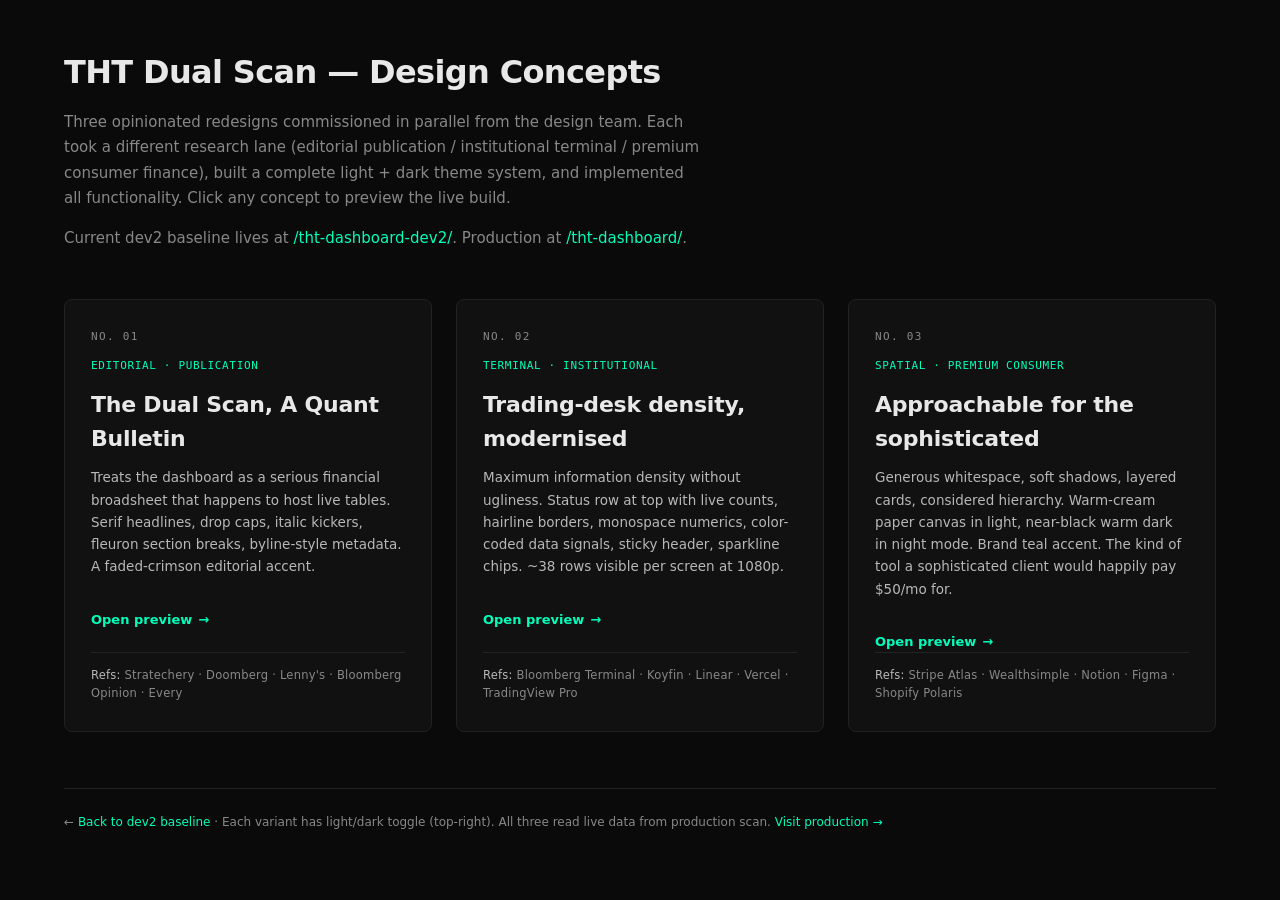
==== docs/variants/index.html @ c83bc423 "feat: variants chooser page" ====
<!DOCTYPE html>
<html lang="en">
<head>
<meta charset="UTF-8">
<meta name="viewport" content="width=device-width, initial-scale=1.0">
<meta http-equiv="Cache-Control" content="no-cache, no-store, must-revalidate">
<title>THT Dual Scan — Design Concepts</title>
<style>
  :root {
    --bg: #0a0a0a; --fg: #e8e8e8; --dim: #888; --line: #222;
    --green: #00ffbb; --red: #ff4040; --table-bg: #111;
  }
  * { box-sizing: border-box; margin: 0; padding: 0; }
  body {
    background: var(--bg); color: var(--fg);
    font-family: -apple-system, BlinkMacSystemFont, "SF Pro Text", "Segoe UI", system-ui, sans-serif;
    padding: 48px 24px; max-width: 1200px; margin: 0 auto;
    font-size: 14px; line-height: 1.55;
  }
  header { margin-bottom: 48px; }
  h1 {
    font-size: 32px; font-weight: 700; letter-spacing: -0.02em; margin-bottom: 12px;
  }
  .lead {
    color: var(--dim); font-size: 15px; max-width: 640px; line-height: 1.7;
  }
  .lead a { color: var(--green); text-decoration: none; }
  .lead a:hover { text-decoration: underline; }

  .grid {
    display: grid; gap: 24px;
    grid-template-columns: repeat(auto-fit, minmax(320px, 1fr));
  }
  .concept {
    background: var(--table-bg); border: 1px solid var(--line);
    border-radius: 8px; padding: 28px 26px;
    transition: transform 0.2s ease, border-color 0.2s ease;
    text-decoration: none; color: inherit;
    display: flex; flex-direction: column; min-height: 280px;
  }
  .concept:hover {
    transform: translateY(-2px);
    border-color: var(--green);
  }
  .concept .num {
    font-family: ui-monospace, "SF Mono", "JetBrains Mono", Menlo, monospace;
    font-size: 11px; letter-spacing: 0.12em; text-transform: uppercase;
    color: var(--dim); margin-bottom: 12px;
  }
  .concept h2 {
    font-size: 22px; font-weight: 700; letter-spacing: -0.01em; margin-bottom: 10px;
  }
  .concept .school {
    font-family: ui-monospace, "SF Mono", "JetBrains Mono", Menlo, monospace;
    font-size: 11px; color: var(--green); letter-spacing: 0.06em;
    text-transform: uppercase; margin-bottom: 14px;
  }
  .concept p {
    color: #b8b8b8; font-size: 13.5px; line-height: 1.65; margin-bottom: 18px;
  }
  .concept .refs {
    margin-top: auto;
    color: var(--dim); font-size: 11.5px; letter-spacing: 0.02em;
    border-top: 1px solid var(--line); padding-top: 14px;
  }
  .concept .refs strong { color: #b8b8b8; font-weight: 500; }
  .concept .cta {
    display: inline-flex; align-items: center; gap: 6px;
    color: var(--green); font-weight: 600; font-size: 13px;
    margin-top: 14px;
  }
  .concept .cta .arrow { transition: transform 0.15s ease; }
  .concept:hover .cta .arrow { transform: translateX(3px); }

  footer {
    margin-top: 56px; padding-top: 24px;
    border-top: 1px solid var(--line);
    color: var(--dim); font-size: 12px;
  }
  footer a { color: var(--green); text-decoration: none; }
  footer a:hover { text-decoration: underline; }
</style>
</head>
<body>
<header>
  <h1>THT Dual Scan — Design Concepts</h1>
  <p class="lead">Three opinionated redesigns commissioned in parallel from the design team. Each took a different research lane (editorial publication / institutional terminal / premium consumer finance), built a complete light + dark theme system, and implemented all functionality. Click any concept to preview the live build.</p>
  <p class="lead" style="margin-top:14px;">Current dev2 baseline lives at <a href="../">/tht-dashboard-dev2/</a>. Production at <a href="https://piraci26.github.io/tht-dashboard/">/tht-dashboard/</a>.</p>
</header>

<div class="grid">

  <a class="concept" href="editorial/">
    <div class="num">No. 01</div>
    <div class="school">Editorial · Publication</div>
    <h2>The Dual Scan, A Quant Bulletin</h2>
    <p>Treats the dashboard as a serious financial broadsheet that happens to host live tables. Serif headlines, drop caps, italic kickers, fleuron section breaks, byline-style metadata. A faded-crimson editorial accent.</p>
    <span class="cta">Open preview <span class="arrow">→</span></span>
    <div class="refs"><strong>Refs:</strong> Stratechery · Doomberg · Lenny's · Bloomberg Opinion · Every</div>
  </a>

  <a class="concept" href="terminal/">
    <div class="num">No. 02</div>
    <div class="school">Terminal · Institutional</div>
    <h2>Trading-desk density, modernised</h2>
    <p>Maximum information density without ugliness. Status row at top with live counts, hairline borders, monospace numerics, color-coded data signals, sticky header, sparkline chips. ~38 rows visible per screen at 1080p.</p>
    <span class="cta">Open preview <span class="arrow">→</span></span>
    <div class="refs"><strong>Refs:</strong> Bloomberg Terminal · Koyfin · Linear · Vercel · TradingView Pro</div>
  </a>

  <a class="concept" href="spatial/">
    <div class="num">No. 03</div>
    <div class="school">Spatial · Premium consumer</div>
    <h2>Approachable for the sophisticated</h2>
    <p>Generous whitespace, soft shadows, layered cards, considered hierarchy. Warm-cream paper canvas in light, near-black warm dark in night mode. Brand teal accent. The kind of tool a sophisticated client would happily pay $50/mo for.</p>
    <span class="cta">Open preview <span class="arrow">→</span></span>
    <div class="refs"><strong>Refs:</strong> Stripe Atlas · Wealthsimple · Notion · Figma · Shopify Polaris</div>
  </a>

</div>

<footer>
  <p>← <a href="../">Back to dev2 baseline</a> &middot; Each variant has light/dark toggle (top-right). All three read live data from production scan. <a href="https://piraci26.github.io/tht-dashboard/">Visit production →</a></p>
</footer>
</body>
</html>
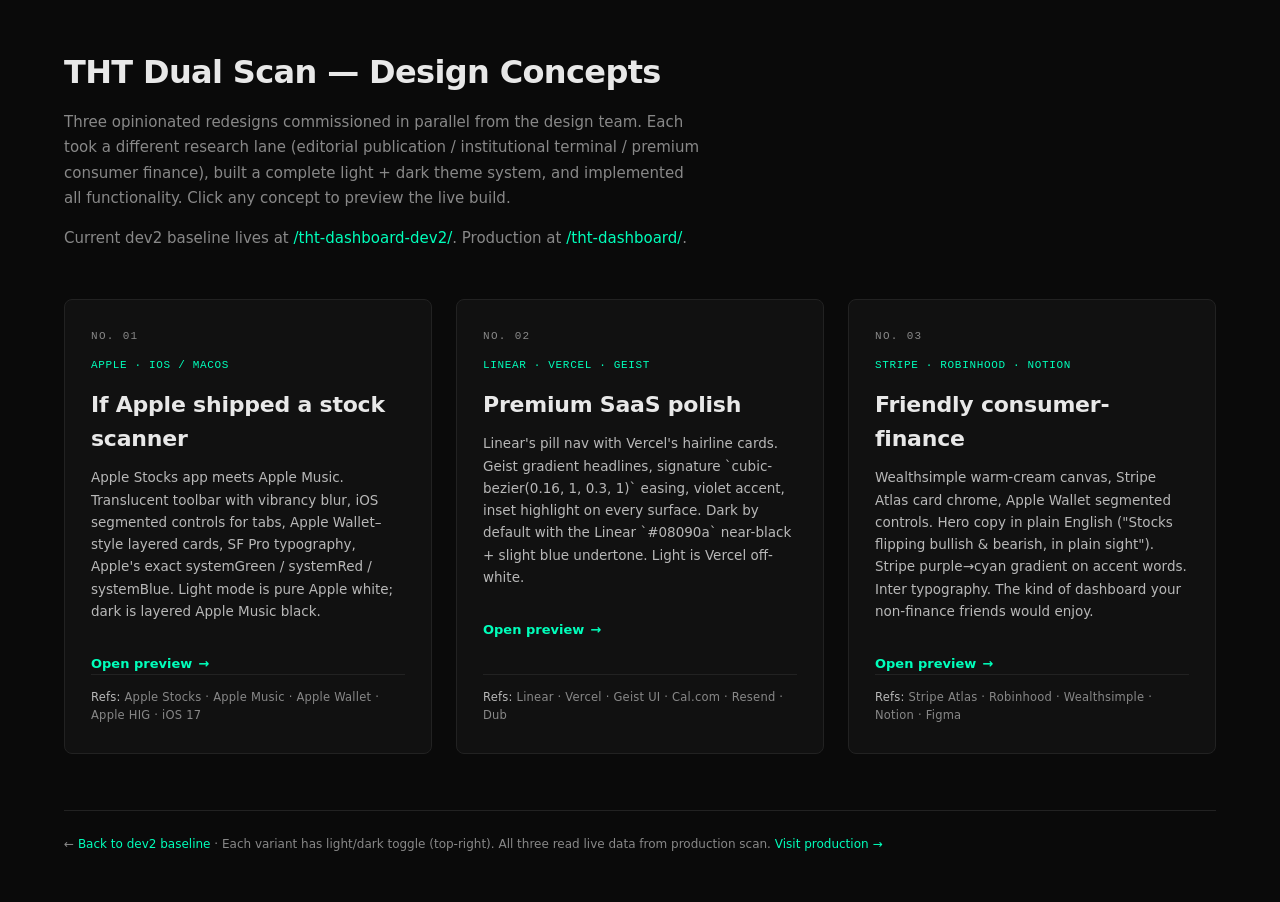
==== commit 903d89e0: "design v2: replace variants with mainstream-product copies (Apple / Linear · Vercel / Stripe · Robin" ====
--- a/docs/variants/index.html
+++ b/docs/variants/index.html
@@ -92,29 +92,29 @@
 
   <a class="concept" href="editorial/">
     <div class="num">No. 01</div>
-    <div class="school">Editorial · Publication</div>
-    <h2>The Dual Scan, A Quant Bulletin</h2>
-    <p>Treats the dashboard as a serious financial broadsheet that happens to host live tables. Serif headlines, drop caps, italic kickers, fleuron section breaks, byline-style metadata. A faded-crimson editorial accent.</p>
+    <div class="school">Apple · iOS / macOS</div>
+    <h2>If Apple shipped a stock scanner</h2>
+    <p>Apple Stocks app meets Apple Music. Translucent toolbar with vibrancy blur, iOS segmented controls for tabs, Apple Wallet–style layered cards, SF Pro typography, Apple's exact systemGreen / systemRed / systemBlue. Light mode is pure Apple white; dark is layered Apple Music black.</p>
     <span class="cta">Open preview <span class="arrow">→</span></span>
-    <div class="refs"><strong>Refs:</strong> Stratechery · Doomberg · Lenny's · Bloomberg Opinion · Every</div>
+    <div class="refs"><strong>Refs:</strong> Apple Stocks · Apple Music · Apple Wallet · Apple HIG · iOS 17</div>
   </a>
 
   <a class="concept" href="terminal/">
     <div class="num">No. 02</div>
-    <div class="school">Terminal · Institutional</div>
-    <h2>Trading-desk density, modernised</h2>
-    <p>Maximum information density without ugliness. Status row at top with live counts, hairline borders, monospace numerics, color-coded data signals, sticky header, sparkline chips. ~38 rows visible per screen at 1080p.</p>
+    <div class="school">Linear · Vercel · Geist</div>
+    <h2>Premium SaaS polish</h2>
+    <p>Linear's pill nav with Vercel's hairline cards. Geist gradient headlines, signature `cubic-bezier(0.16, 1, 0.3, 1)` easing, violet accent, inset highlight on every surface. Dark by default with the Linear `#08090a` near-black + slight blue undertone. Light is Vercel off-white.</p>
     <span class="cta">Open preview <span class="arrow">→</span></span>
-    <div class="refs"><strong>Refs:</strong> Bloomberg Terminal · Koyfin · Linear · Vercel · TradingView Pro</div>
+    <div class="refs"><strong>Refs:</strong> Linear · Vercel · Geist UI · Cal.com · Resend · Dub</div>
   </a>
 
   <a class="concept" href="spatial/">
     <div class="num">No. 03</div>
-    <div class="school">Spatial · Premium consumer</div>
-    <h2>Approachable for the sophisticated</h2>
-    <p>Generous whitespace, soft shadows, layered cards, considered hierarchy. Warm-cream paper canvas in light, near-black warm dark in night mode. Brand teal accent. The kind of tool a sophisticated client would happily pay $50/mo for.</p>
+    <div class="school">Stripe · Robinhood · Notion</div>
+    <h2>Friendly consumer-finance</h2>
+    <p>Wealthsimple warm-cream canvas, Stripe Atlas card chrome, Apple Wallet segmented controls. Hero copy in plain English ("Stocks flipping bullish & bearish, in plain sight"). Stripe purple→cyan gradient on accent words. Inter typography. The kind of dashboard your non-finance friends would enjoy.</p>
     <span class="cta">Open preview <span class="arrow">→</span></span>
-    <div class="refs"><strong>Refs:</strong> Stripe Atlas · Wealthsimple · Notion · Figma · Shopify Polaris</div>
+    <div class="refs"><strong>Refs:</strong> Stripe Atlas · Robinhood · Wealthsimple · Notion · Figma</div>
   </a>
 
 </div>
